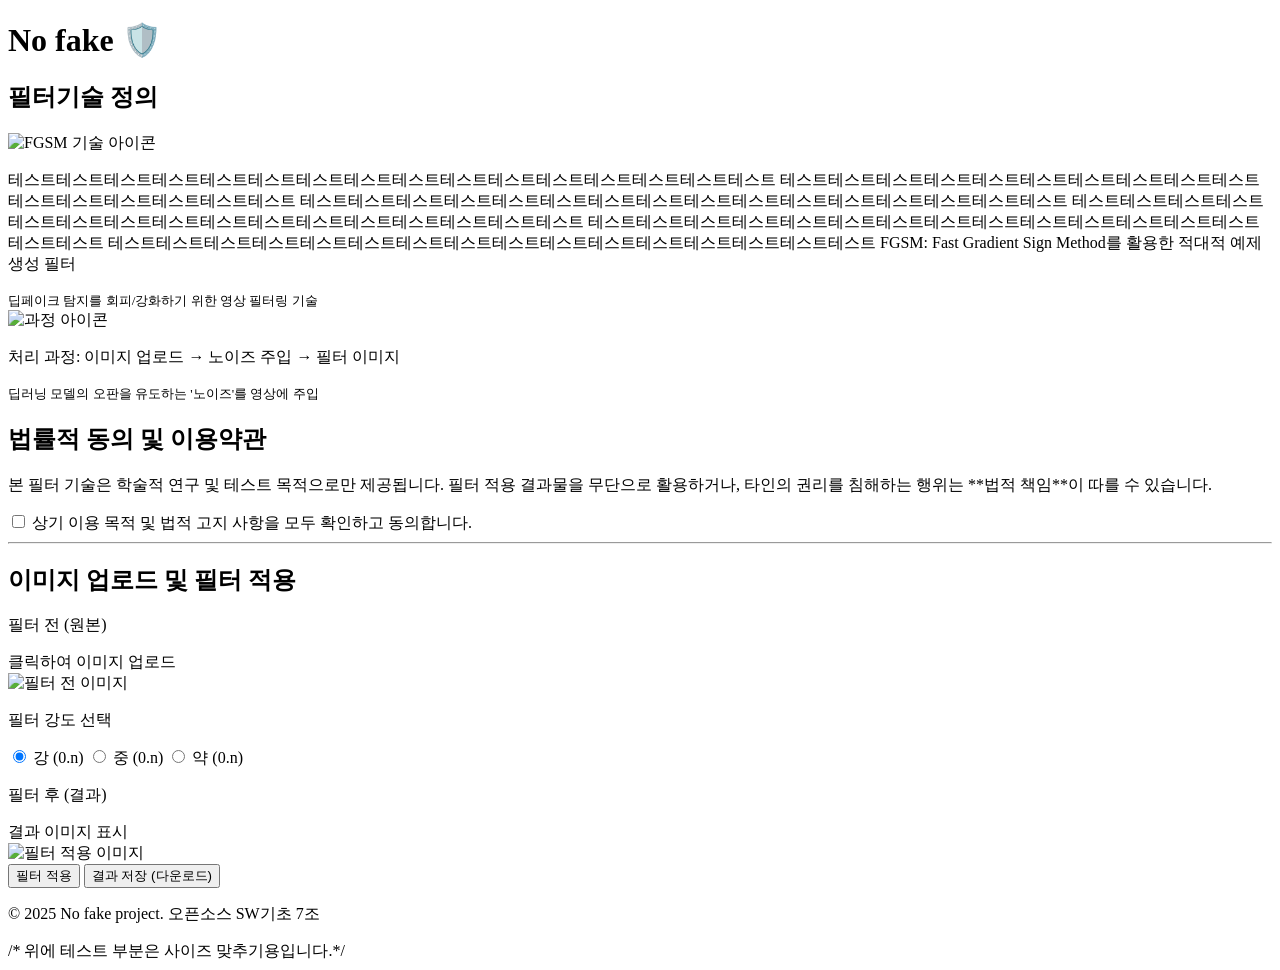
==== index.html @ ba000c4a "데모 레포지토리에서 오픈소스 프로젝트 레포지토리로 이동 기존 작업물을 이동" ====
<!DOCTYPE html>
<html lang="ko">
<head>
  <meta charset="UTF-8">
  <title>No fake - 딥페이크 방지 필터</title>
  <link rel="stylesheet" href="style.css">
  <link href="https://fonts.googleapis.com/css2?family=Noto+Sans+KR:wght@400;700&display=swap" rel="stylesheet">
</head>
<body>
  <header>
    <h1>No fake 🛡️</h1>
  </header>
  
  <main>
    <section class="tech-section">
      <h2>필터기술 정의</h2>
      <div class="tech-cards">
        <div class="card">
          <img src="https://via.placeholder.com/60/a4c6f9/fff?text=FGSM" alt="FGSM 기술 아이콘">
          <p>
  		    테스트테스트테스트테스트테스트테스트테스트테스트테스트테스트테스트테스트테스트테스트테스트테스트
  		    테스트테스트테스트테스트테스트테스트테스트테스트테스트테스트테스트테스트테스트테스트테스트테스트
  		    테스트테스트테스트테스트테스트테스트테스트테스트테스트테스트테스트테스트테스트테스트테스트테스트
  		    테스트테스트테스트테스트테스트테스트테스트테스트테스트테스트테스트테스트테스트테스트테스트테스트
  		    테스트테스트테스트테스트테스트테스트테스트테스트테스트테스트테스트테스트테스트테스트테스트테스트
  		    테스트테스트테스트테스트테스트테스트테스트테스트테스트테스트테스트테스트테스트테스트테스트테스트
  		    FGSM: Fast Gradient Sign Method를 활용한 적대적 예제 생성 필터
		      </p>
          <small>딥페이크 탐지를 회피/강화하기 위한 영상 필터링 기술</small>
        </div>
        <div class="card">
          <img src="https://via.placeholder.com/60/7ac97d/fff?text=Process" alt="과정 아이콘">
          <p>처리 과정: 이미지 업로드 → 노이즈 주입 → 필터 이미지</p>
          <small>딥러닝 모델의 오판을 유도하는 '노이즈'를 영상에 주입</small>
        </div>
      </div>
    </section>

 <section class="terms">
      <h2>법률적 동의 및 이용약관</h2>
      <p class="terms-content">
        본 필터 기술은 학술적 연구 및 테스트 목적으로만 제공됩니다. 필터 적용 결과물을 무단으로 활용하거나, 타인의 권리를 침해하는 행위는 **법적 책임**이 따를 수 있습니다.
      </p>
      <label>
        <input type="checkbox" id="terms-agree"> 
        상기 이용 목적 및 법적 고지 사항을 모두 확인하고 동의합니다.
      </label>
    </section>

    <hr>

    <section class="upload-control">
      <h2>이미지 업로드 및 필터 적용</h2>
	  
	<input type="file" id="image-upload" accept="image/*" style="display: none;">

      <div class="filter-box">
        <label for="image-upload">
          <div class="image-box before">
            <p>필터 전 (원본)</p>
            <div class="image-viewer">
              <div class="image-placeholder" id="placeholder-before">
                  <span class="placeholder-text">클릭하여 이미지 업로드</span>
              </div>
              <img id="image-before" src="https://via.placeholder.com/250x150?text=Upload+Image" alt="필터 전 이미지" width="250" height="150">
            </div>
          </div>
        </label>

        <div class="slider-box">
          <p class="box-title">필터 강도 선택</p>
          <div class="radio-group">
            <label class="radio-label">
              <input type="radio" name="filter-strength" value="high" checked>
              <span>강 (0.n)</span>
            </label>
            
            <label class="radio-label">
              <input type="radio" name="filter-strength" value="medium">
              <span>중 (0.n)</span>
            </label>
            
            <label class="radio-label">
              <input type="radio" name="filter-strength" value="low">
              <span>약 (0.n)</span>
            </label>
          </div>
        </div>

        <div class="image-box after">
          <p>필터 후 (결과)</p>
          <div class="image-viewer">
             <div class="image-placeholder" id="placeholder-after">
                <span class="placeholder-text">결과 이미지 표시</span>
            </div>
            <img id="image-after" src="https://via.placeholder.com/250x150?text=Filter+Applied" alt="필터 적용 이미지" width="250" height="150">
          </div>
        </div>
      </div>

      <div class="btn-box">
        <button id="btn-apply" class="primary">필터 적용</button>
        <button id="btn-download">결과 저장 (다운로드)</button>
      </div>
    </section>
  </main>

  <footer>
    <p>© 2025 No fake project. 오픈소스 SW기초 7조</p>
  </footer>
</body>
</html>

/* 위에 테스트 부분은 사이즈 맞추기용입니다.*/
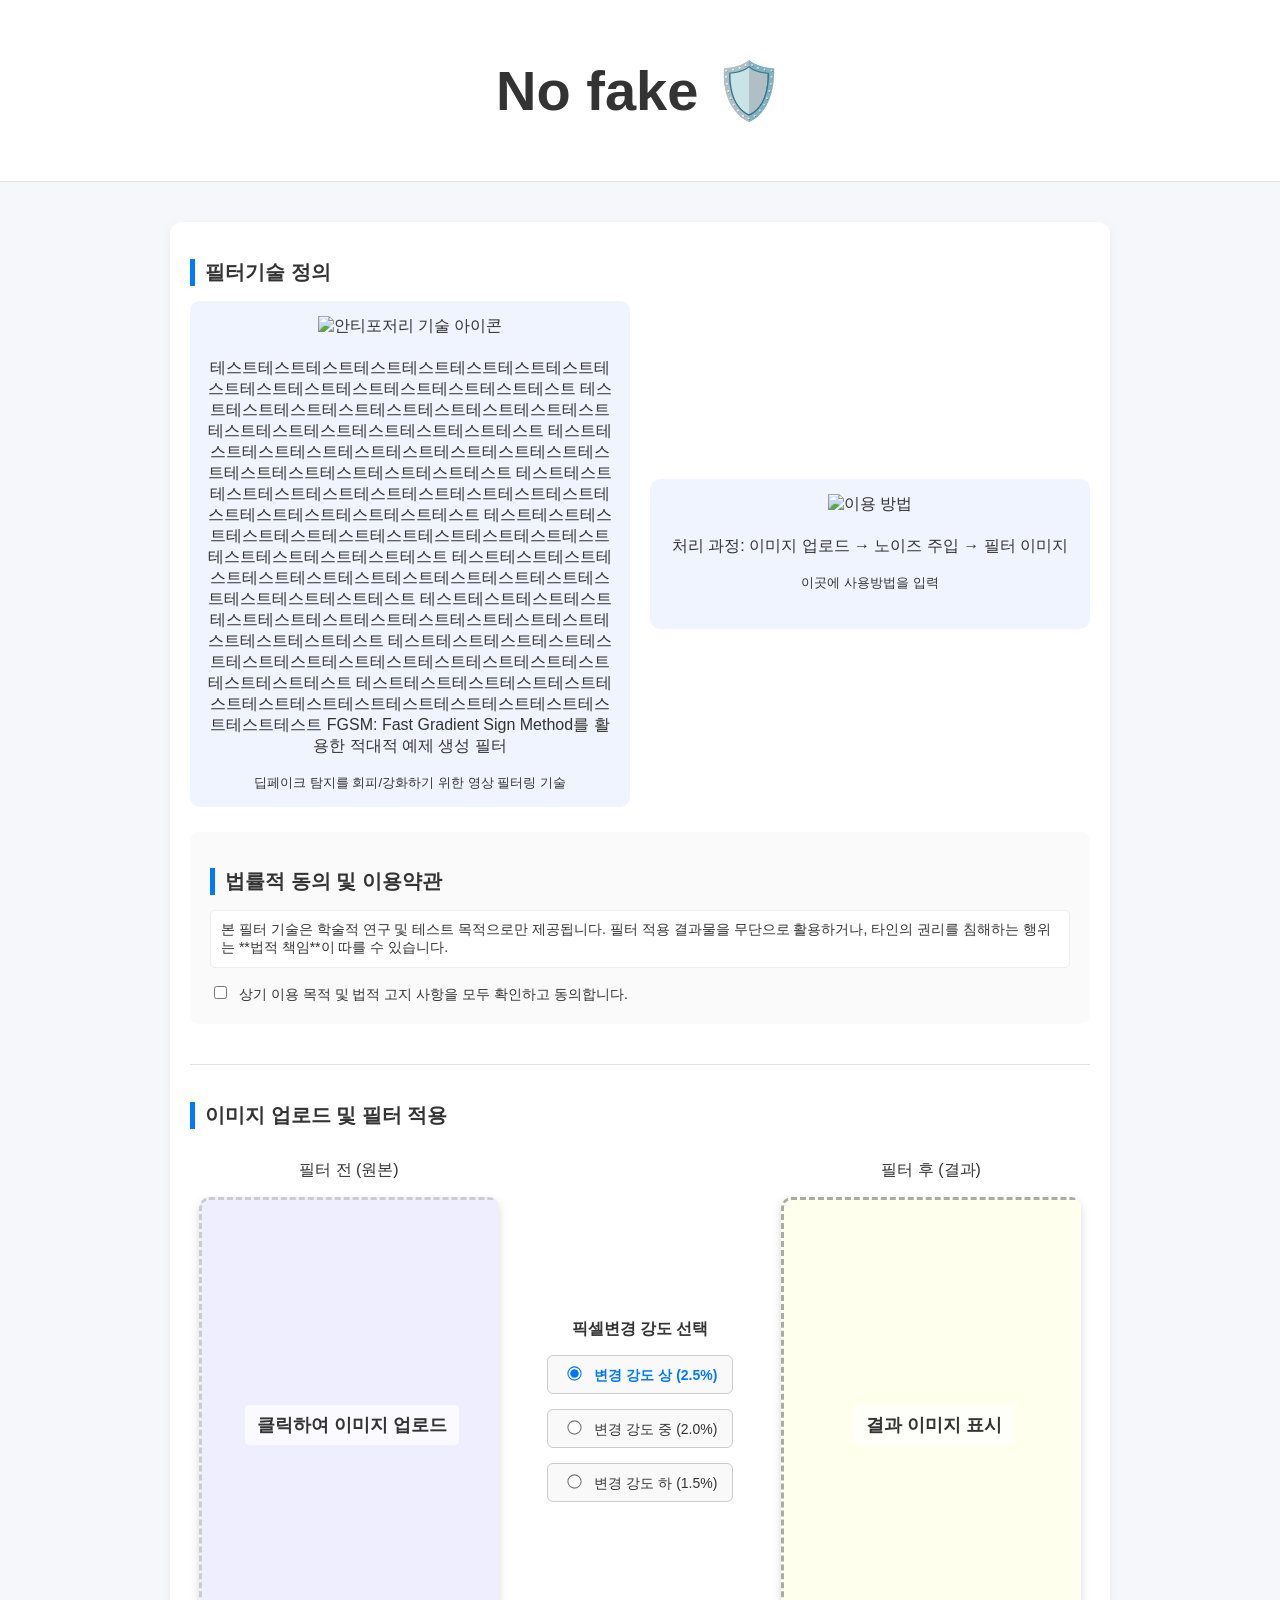
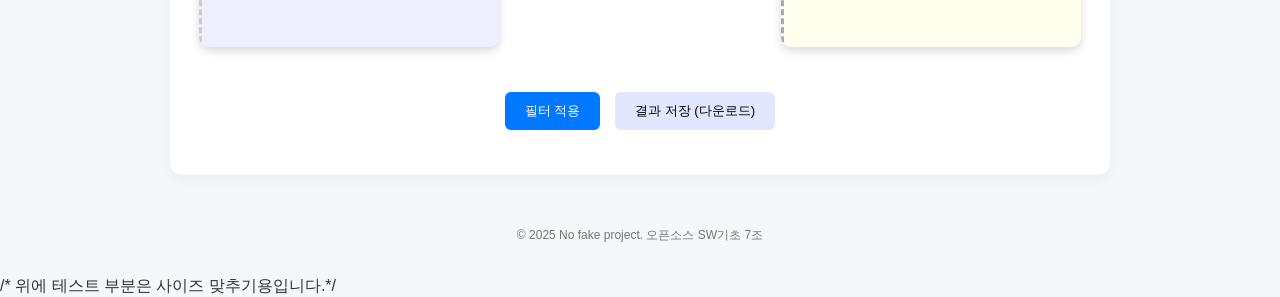
==== commit a8b80588: "1127_스크롤락,기술카드세로배치적용" ====
--- a/index.html
+++ b/index.html
@@ -6,7 +6,7 @@
   <link rel="stylesheet" href="style.css">
   <link href="https://fonts.googleapis.com/css2?family=Noto+Sans+KR:wght@400;700&display=swap" rel="stylesheet">
 </head>
-<body>
+<body class="scroll-locked">
   <header>
     <h1>No fake 🛡️</h1>
   </header>
@@ -16,22 +16,25 @@
       <h2>필터기술 정의</h2>
       <div class="tech-cards">
         <div class="card">
-          <img src="https://via.placeholder.com/60/a4c6f9/fff?text=FGSM" alt="FGSM 기술 아이콘">
+          <img src="https://via.placeholder.com/60/a4c6f9/fff?text=FGSM" alt="안티포저리 기술 아이콘">
           <p>
-  		    테스트테스트테스트테스트테스트테스트테스트테스트테스트테스트테스트테스트테스트테스트테스트테스트
-  		    테스트테스트테스트테스트테스트테스트테스트테스트테스트테스트테스트테스트테스트테스트테스트테스트
-  		    테스트테스트테스트테스트테스트테스트테스트테스트테스트테스트테스트테스트테스트테스트테스트테스트
-  		    테스트테스트테스트테스트테스트테스트테스트테스트테스트테스트테스트테스트테스트테스트테스트테스트
-  		    테스트테스트테스트테스트테스트테스트테스트테스트테스트테스트테스트테스트테스트테스트테스트테스트
-  		    테스트테스트테스트테스트테스트테스트테스트테스트테스트테스트테스트테스트테스트테스트테스트테스트
-  		    FGSM: Fast Gradient Sign Method를 활용한 적대적 예제 생성 필터
-		      </p>
+		  테스트테스트테스트테스트테스트테스트테스트테스트테스트테스트테스트테스트테스트테스트테스트테스트
+		  테스트테스트테스트테스트테스트테스트테스트테스트테스트테스트테스트테스트테스트테스트테스트테스트
+		  테스트테스트테스트테스트테스트테스트테스트테스트테스트테스트테스트테스트테스트테스트테스트테스트
+		  테스트테스트테스트테스트테스트테스트테스트테스트테스트테스트테스트테스트테스트테스트테스트테스트
+		  테스트테스트테스트테스트테스트테스트테스트테스트테스트테스트테스트테스트테스트테스트테스트테스트
+		  테스트테스트테스트테스트테스트테스트테스트테스트테스트테스트테스트테스트테스트테스트테스트테스트
+		  테스트테스트테스트테스트테스트테스트테스트테스트테스트테스트테스트테스트테스트테스트테스트테스트
+		  테스트테스트테스트테스트테스트테스트테스트테스트테스트테스트테스트테스트테스트테스트테스트테스트
+		  테스트테스트테스트테스트테스트테스트테스트테스트테스트테스트테스트테스트테스트테스트테스트테스트
+		  FGSM: Fast Gradient Sign Method를 활용한 적대적 예제 생성 필터
+		  </p>
           <small>딥페이크 탐지를 회피/강화하기 위한 영상 필터링 기술</small>
         </div>
         <div class="card">
-          <img src="https://via.placeholder.com/60/7ac97d/fff?text=Process" alt="과정 아이콘">
+          <img src="https://via.placeholder.com/60/7ac97d/fff?text=Process" alt="이용 방법">
           <p>처리 과정: 이미지 업로드 → 노이즈 주입 → 필터 이미지</p>
-          <small>딥러닝 모델의 오판을 유도하는 '노이즈'를 영상에 주입</small>
+          <small>이곳에 사용방법을 입력</small>
         </div>
       </div>
     </section>
@@ -49,7 +52,7 @@
 
     <hr>
 
-    <section class="upload-control">
+    <section class="upload-control" id="upload-section">
       <h2>이미지 업로드 및 필터 적용</h2>
 	  
 	<input type="file" id="image-upload" accept="image/*" style="display: none;">
@@ -68,21 +71,21 @@
         </label>
 
         <div class="slider-box">
-          <p class="box-title">필터 강도 선택</p>
+          <p class="box-title">픽셀변경 강도 선택</p>
           <div class="radio-group">
             <label class="radio-label">
               <input type="radio" name="filter-strength" value="high" checked>
-              <span>강 (0.n)</span>
+              <span>변경 강도 상 (2.5%)</span>
             </label>
             
             <label class="radio-label">
               <input type="radio" name="filter-strength" value="medium">
-              <span>중 (0.n)</span>
+              <span>변경 강도 중 (2.0%)</span>
             </label>
             
             <label class="radio-label">
               <input type="radio" name="filter-strength" value="low">
-              <span>약 (0.n)</span>
+              <span>변경 강도 하 (1.5%)</span>
             </label>
           </div>
         </div>
@@ -103,6 +106,8 @@
         <button id="btn-download">결과 저장 (다운로드)</button>
       </div>
     </section>
+		
+	<script src="script.js"></script>
   </main>
 
   <footer>
--- a/style.css
+++ b/style.css
@@ -0,0 +1,319 @@
+/* ==================================== */
+/* 1. 기본 설정 및 레이아웃 (General Setup & Layout) */
+/* ==================================== */
+
+body {
+  font-family: "Noto Sans KR", sans-serif;
+  margin: 0;
+  background-color: #f5f7fa; /* 연한 배경색 지정 */
+  color: #333;
+  /* 페이지 전체를 스크롤 가능한 2개 화면 분량으로 설정 */
+  min-height: 200vh; 
+  /* 헤더, 메인, 푸터를 세로로 배치하고 높이를 유연하게 조절하기 위해 flex 사용 */
+  display: flex;
+  flex-direction: column;
+}
+
+header {
+  background: #fff;
+  text-align: center;
+  padding: 20px;
+  font-size: 28px;
+  font-weight: bold;
+  border-bottom: 1px solid #e2e2e2;
+  /* 헤더 높이는 고정 (스크롤 시 크기 변화 방지) */
+  flex-shrink: 0;
+}
+
+main {
+  max-width: 900px;
+  margin: 40px auto; /* 중앙 정렬 */
+  padding: 20px;
+  background: white;
+  border-radius: 12px;
+  box-shadow: 0 4px 12px rgba(0,0,0,0.05);
+  /* 남은 수직 공간을 채우도록 설정 */
+  flex-grow: 1;
+
+  /* 내부 섹션들을 세로로 배치 */
+  display: flex;
+  flex-direction: column;
+  /* 긴 페이지 길이 확보를 위한 최소 높이 설정 */
+  min-height: calc(100vh * 1.5 - 100px); 
+}
+
+/* ==================================== */
+/* 2. 섹션별 레이아웃 및 간격 (Sections Layout) */
+/* ==================================== */
+
+/* 섹션 공통 스타일 */
+section {
+  /* 섹션 간의 수직 간격을 줄임 */
+  margin-bottom: 25px; 
+  /* 내용만큼만 높이를 차지하도록 설정 */
+  flex-grow: 0; 
+  flex-shrink: 0;
+}
+
+.tech-section {
+    flex-shrink: 0; 
+}
+
+.terms {
+    flex-shrink: 0;
+}
+
+.upload-control {
+    /* 내용 크기만큼만 높이를 차지하도록 설정 */
+    flex-grow: 0; 
+    /* 이용약관(hr)과의 수직 간격을 최소화 */
+    margin-top: 5px; 
+    
+    display: flex;
+    flex-direction: column;
+}
+
+h2 {
+  font-size: 20px;
+  margin-bottom: 15px;
+  /* 왼쪽 파란색 세로줄 디자인 */
+  border-left: 5px solid #0078ff;
+  padding-left: 10px;
+}
+
+hr {
+    border: 0;
+    height: 1px;
+    background: #e2e2e2;
+    /* 섹션 간의 분리선 역할, 상하 마진을 줄여 간격 최소화 */
+    margin: 15px 0; 
+}
+
+/* ==================================== */
+/* 3. 필터 기술 정의 섹션 (Tech Section) */
+/* ==================================== */
+
+/* 기술 카드들을 수평으로 나열 */
+.tech-cards {
+  display: flex;
+  gap: 20px;
+  align-items: center; 
+}
+
+.card {
+  flex: 1; /* 가로 공간을 균등하게 차지 */
+  background: #f0f4ff;
+  border-radius: 10px;
+  padding: 15px;
+  text-align: center;
+  min-height: 120px; 
+}
+
+.card img {
+  width: 50px;
+  height: 50px;
+  margin-bottom: 5px;
+}
+
+/* ==================================== */
+/* 4. 법률적 동의 섹션 (Terms Section) */
+/* ==================================== */
+
+.terms {
+  background: #fafafa;
+  border-radius: 10px;
+  padding: 20px;
+  font-size: 14px;
+}
+
+.terms-content {
+    margin-bottom: 15px;
+    padding: 10px;
+    border: 1px solid #eee;
+    background: #fff;
+    border-radius: 5px;
+}
+
+.terms input {
+  margin-right: 8px;
+}
+
+/* ==================================== */
+/* 5. 이미지 업로드 및 필터 적용 섹션 (Upload Control) */
+/* ==================================== */
+
+/* 필터 전/후 이미지와 강도 선택 박스를 수평으로 배치 */
+.filter-box {
+  display: flex;
+  justify-content: space-around;
+  align-items: center;
+  gap: 30px;
+  flex-wrap: wrap;
+  margin-top: 0; 
+}
+
+/* image-box를 클릭하여 파일 업로드가 가능하도록 label 속성을 block으로 설정 */
+.filter-box label {
+    display: block;
+}
+
+.image-box {
+  text-align: center;
+}
+
+/* 업로드 영역임을 표시하기 위해 커서 모양 변경 */
+.image-box.before {
+    cursor: pointer;
+    margin: 0;
+    padding: 0;
+}
+
+/* 이미지 뷰어 (이미지 및 Placeholder를 담는 컨테이너) */
+.image-viewer {
+    position: relative;
+    /* 상하로 길쭉한 비율로 크기 설정 */
+    width: 300px; 
+    height: 450px;
+    border-radius: 10px;
+    box-shadow: 0 4px 10px rgba(0,0,0,0.15); 
+    margin-bottom: 15px; 
+    overflow: hidden;
+}
+
+.image-box img {
+  /* 뷰어 크기에 맞춰 이미지 채우기 */
+  width: 100%; 
+  height: 100%;
+  object-fit: cover;
+  border-radius: 10px;
+  box-shadow: none; 
+}
+
+/* 이미지 삽입/표시 유도 박스 (Placeholder) */
+.image-placeholder {
+    position: absolute; /* image-viewer 위에 겹쳐 표시 */
+    top: 0;
+    left: 0;
+    width: 100%;
+    height: 100%;
+    background-color: #eef; 
+    border: 3px dashed #ccc;
+    border-radius: 10px;
+    display: flex;
+    justify-content: center;
+    align-items: center;
+    z-index: 10;
+    transition: opacity 0.3s;
+}
+
+/* 필터 후 이미지 박스는 다른 색상으로 구분 */
+.image-box.after .image-placeholder {
+    background-color: #ffe; 
+    border-color: #aaa;
+}
+
+.placeholder-text {
+    font-size: 18px;
+    font-weight: bold;
+    padding: 8px 12px;
+    background: rgba(255, 255, 255, 0.7);
+    border-radius: 4px;
+}
+
+/* ==================================== */
+/* 6. 필터 강도 선택 (Radio Box) */
+/* ==================================== */
+
+.slider-box {
+  text-align: center;
+  display: flex;
+  flex-direction: column;
+  justify-content: center;
+  align-items: center;
+  /* 이미지 뷰어 높이와 동일하게 설정하여 수직 중앙 정렬 효과 */
+  min-height: 450px; 
+}
+
+.slider-box .box-title {
+    font-weight: bold;
+    margin-bottom: 15px;
+}
+
+.radio-group {
+    display: flex;
+    flex-direction: column; 
+    gap: 15px; 
+    width: 100%;
+}
+
+.radio-label {
+    display: flex;
+    align-items: center;
+    justify-content: flex-start;
+    padding: 8px 15px;
+    border: 1px solid #ccc;
+    border-radius: 6px;
+    background-color: #f9f9f9;
+    cursor: pointer;
+    transition: background-color 0.2s;
+    font-size: 14px;
+    font-weight: 500;
+}
+
+.radio-label:hover {
+    background-color: #e0e7ff; 
+    border-color: #0078ff;
+}
+
+.radio-label input[type="radio"] {
+    margin-right: 10px;
+    transform: scale(1.1);
+}
+
+/* 선택된 라디오 버튼 텍스트 강조 */
+.radio-label input[type="radio"]:checked + span {
+    color: #0078ff;
+    font-weight: bold;
+}
+
+/* ==================================== */
+/* 7. 버튼 및 푸터 (Buttons & Footer) */
+/* ==================================== */
+
+.btn-box {
+  text-align: center;
+  margin-top: 30px;
+}
+
+button {
+  padding: 10px 20px;
+  margin: 0 5px;
+  background-color: #e0e7ff;
+  border: none;
+  border-radius: 6px;
+  cursor: pointer;
+  transition: background 0.2s;
+}
+
+button:hover {
+  background-color: #c7d7ff;
+}
+
+button.primary {
+  background-color: #0078ff;
+  color: white;
+}
+
+button.primary:hover {
+  background-color: #005fd1;
+}
+
+footer {
+  text-align: center;
+  font-size: 12px;
+  color: #777;
+  /* 푸터를 페이지 하단에 고정 */
+  margin-top: auto;
+  padding-bottom: 20px;
+  flex-shrink: 0;
+}
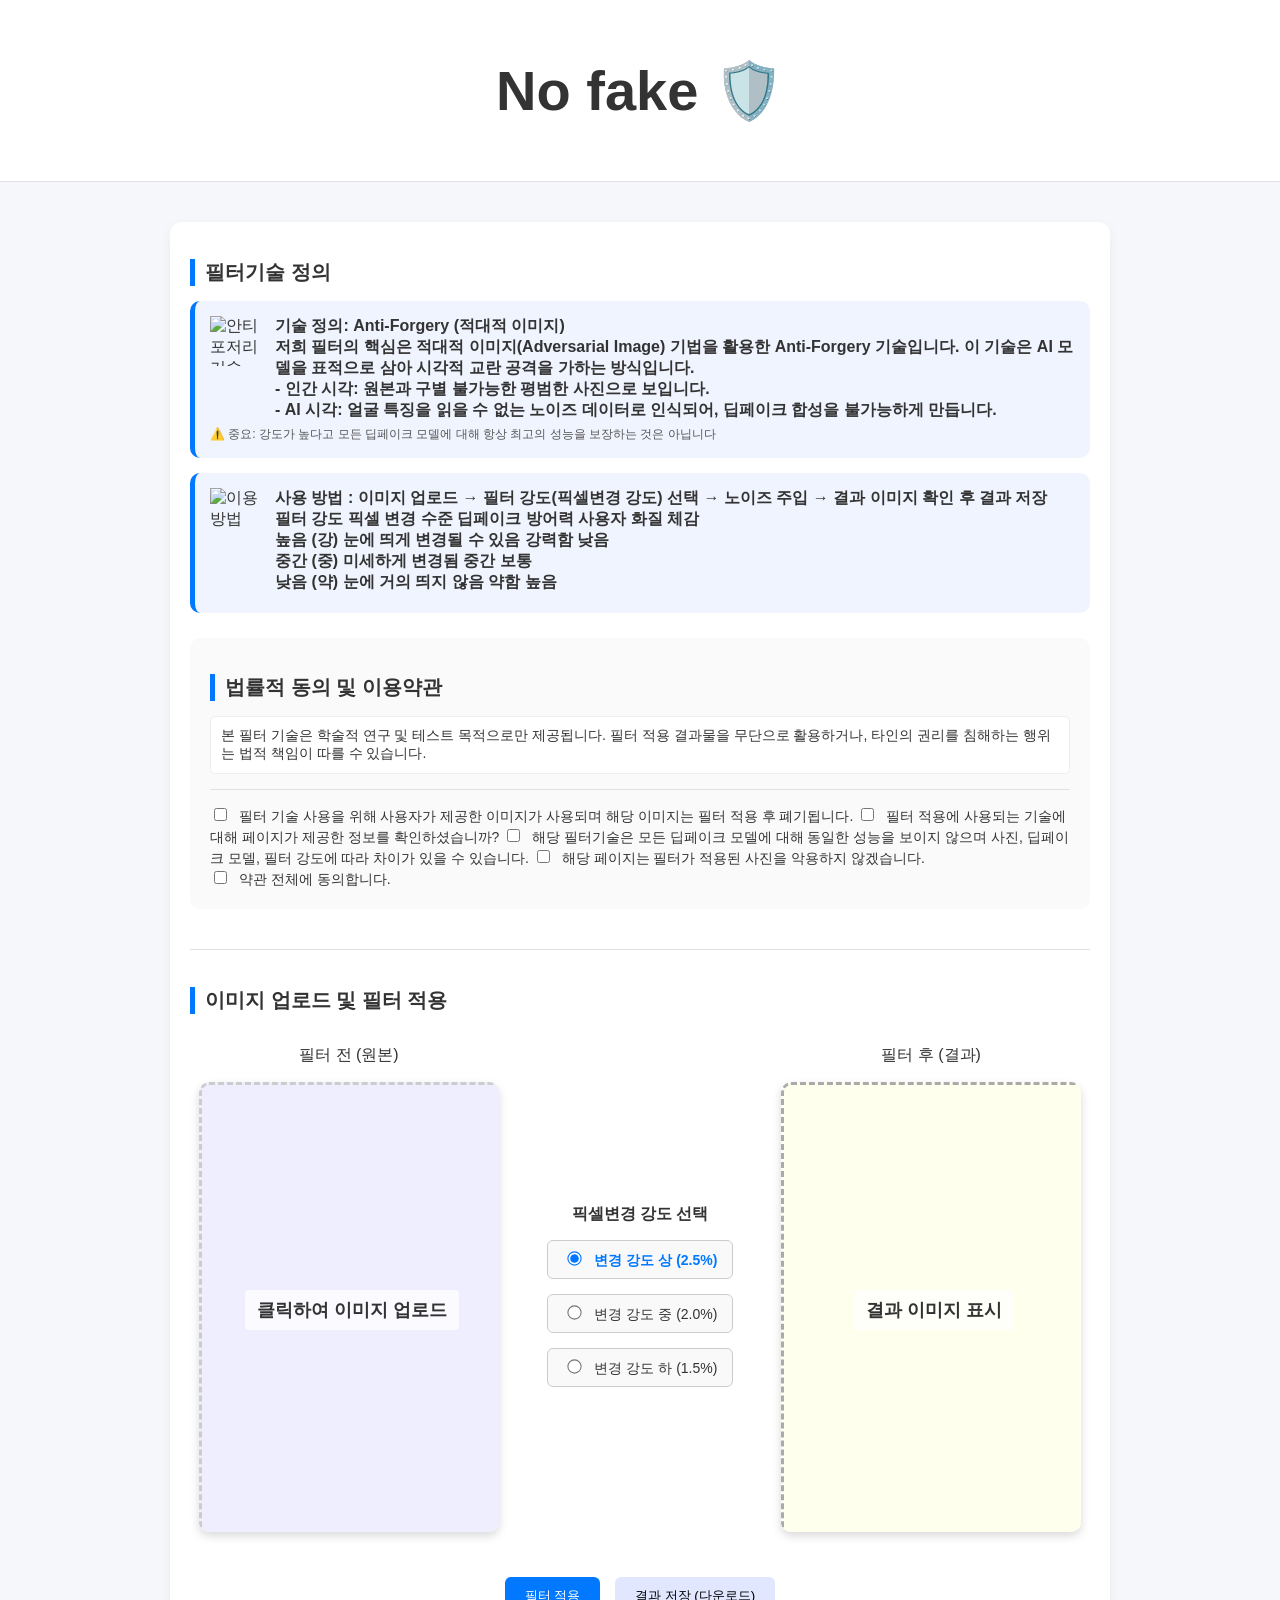
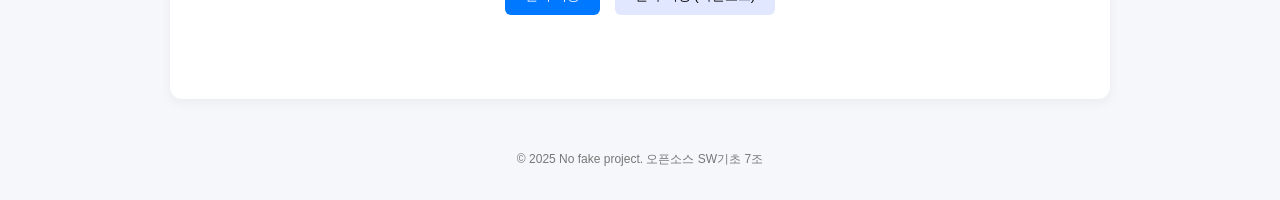
==== commit 426290e1: "1130_기술카드 내용 추가 및 사이즈 조정" ====
--- a/index.html
+++ b/index.html
@@ -13,41 +13,75 @@
   
   <main>
     <section class="tech-section">
-      <h2>필터기술 정의</h2>
-      <div class="tech-cards">
-        <div class="card">
-          <img src="https://via.placeholder.com/60/a4c6f9/fff?text=FGSM" alt="안티포저리 기술 아이콘">
-          <p>
-		  테스트테스트테스트테스트테스트테스트테스트테스트테스트테스트테스트테스트테스트테스트테스트테스트
-		  테스트테스트테스트테스트테스트테스트테스트테스트테스트테스트테스트테스트테스트테스트테스트테스트
-		  테스트테스트테스트테스트테스트테스트테스트테스트테스트테스트테스트테스트테스트테스트테스트테스트
-		  테스트테스트테스트테스트테스트테스트테스트테스트테스트테스트테스트테스트테스트테스트테스트테스트
-		  테스트테스트테스트테스트테스트테스트테스트테스트테스트테스트테스트테스트테스트테스트테스트테스트
-		  테스트테스트테스트테스트테스트테스트테스트테스트테스트테스트테스트테스트테스트테스트테스트테스트
-		  테스트테스트테스트테스트테스트테스트테스트테스트테스트테스트테스트테스트테스트테스트테스트테스트
-		  테스트테스트테스트테스트테스트테스트테스트테스트테스트테스트테스트테스트테스트테스트테스트테스트
-		  테스트테스트테스트테스트테스트테스트테스트테스트테스트테스트테스트테스트테스트테스트테스트테스트
-		  FGSM: Fast Gradient Sign Method를 활용한 적대적 예제 생성 필터
-		  </p>
-          <small>딥페이크 탐지를 회피/강화하기 위한 영상 필터링 기술</small>
-        </div>
-        <div class="card">
-          <img src="https://via.placeholder.com/60/7ac97d/fff?text=Process" alt="이용 방법">
-          <p>처리 과정: 이미지 업로드 → 노이즈 주입 → 필터 이미지</p>
-          <small>이곳에 사용방법을 입력</small>
-        </div>
-      </div>
+		<h2>필터기술 정의</h2>
+			<div class="tech-cards">
+			<div class="card">
+			<img src="https://via.placeholder.com/60/a4c6f9/fff?text=FGSM" alt="안티포저리 기술 아이콘">
+			<p>
+			기술 정의: Anti-Forgery (적대적 이미지) <br>
+			저희 필터의 핵심은 적대적 이미지(Adversarial Image) 기법을 활용한 Anti-Forgery 기술입니다.
+			이 기술은 AI 모델을 표적으로 삼아 시각적 교란 공격을 가하는 방식입니다. <br>
+			- 인간 시각: 원본과 구별 불가능한 평범한 사진으로 보입니다. <br>
+			- AI 시각: 얼굴 특징을 읽을 수 없는 노이즈 데이터로 인식되어, 딥페이크 합성을 불가능하게 만듭니다.
+			</p>
+			<small>⚠️ 중요: 강도가 높다고 모든 딥페이크 모델에 대해 항상 최고의 성능을 보장하는 것은 아닙니다</small>
+			</div>
+			<div class="card">
+				 <img src="https://via.placeholder.com/60/7ac97d/fff?text=Process" alt="이용 방법">
+				 <p>
+				 사용 방법 : 이미지 업로드 → 필터 강도(픽셀변경 강도) 선택 → 노이즈 주입 → 결과 이미지 확인 후 결과 저장 <br>
+				 필터 강도	픽셀 변경 수준	딥페이크 방어력	사용자 화질 체감 <br>
+				 높음 (강)	눈에 띄게 변경될 수 있음	강력함	낮음 <br>
+				 중간 (중)	미세하게 변경됨	중간	보통 <br>
+				 낮음 (약)	눈에 거의 띄지 않음	약함	높음 
+				 </p>
+			</div>
+			</div>
     </section>
 
- <section class="terms">
-      <h2>법률적 동의 및 이용약관</h2>
-      <p class="terms-content">
-        본 필터 기술은 학술적 연구 및 테스트 목적으로만 제공됩니다. 필터 적용 결과물을 무단으로 활용하거나, 타인의 권리를 침해하는 행위는 **법적 책임**이 따를 수 있습니다.
-      </p>
-      <label>
-        <input type="checkbox" id="terms-agree"> 
-        상기 이용 목적 및 법적 고지 사항을 모두 확인하고 동의합니다.
-      </label>
+	<section class="terms">
+		<h2>법률적 동의 및 이용약관</h2>
+		<p class="terms-content">
+		본 필터 기술은 학술적 연구 및 테스트 목적으로만 제공됩니다. 필터 적용 결과물을 무단으로 활용하거나, 타인의 권리를
+		침해하는 행위는 법적 책임이 따를 수 있습니다.
+		</p>
+		<hr class="agree-divider">
+
+		<div class="agree-group-sub">
+			<label class="sub-agree-label">
+				<input type="checkbox" class="required-agree"> 
+				<span>
+				필터 기술 사용을 위해 사용자가 제공한 이미지가 사용되며
+				해당 이미지는 필터 적용 후 폐기됩니다.				
+				</span>
+			</label>
+			<label class="sub-agree-label">
+				<input type="checkbox" class="required-agree"> 
+				<span>
+				필터 적용에 사용되는 기술에 대해 페이지가 제공한 정보를 확인하셨습니까?
+				</span>
+			</label>
+			<label class="sub-agree-label">
+				<input type="checkbox" class="required-agree"> 
+				<span>
+				해당 필터기술은 모든 딥페이크 모델에 대해 동일한 성능을 보이지 않으며
+				사진, 딥페이크 모델, 필터 강도에 따라 차이가 있을 수 있습니다.
+				</span>
+			</label>
+			<label class="sub-agree-label">
+				<input type="checkbox" class="required-agree"> 
+				<span>
+				해당 페이지는 필터가 적용된 사진을 악용하지 않겠습니다.
+				</span> 
+			</label>
+		</div>
+	  
+	  
+		<div class="agree-group-master">
+        <label>
+            <input type="checkbox" id="terms-agree-all"> 
+            <span class="all-agree-text">약관 전체에 동의합니다.</span> </label>
+		</div>
     </section>
 
     <hr>
@@ -115,5 +149,3 @@
   </footer>
 </body>
 </html>
-
-/* 위에 테스트 부분은 사이즈 맞추기용입니다.*/
--- a/style.css
+++ b/style.css
@@ -93,26 +93,44 @@
 /* 3. 필터 기술 정의 섹션 (Tech Section) */
 /* ==================================== */
 
-/* 기술 카드들을 수평으로 나열 */
+/* 기술 카드들을 수직으로 나열하도록 변경 */
 .tech-cards {
   display: flex;
-  gap: 20px;
-  align-items: center; 
+  flex-direction: column; /* ★★★ 수직 나열로 변경 ★★★ */
+  gap: 15px; /* 수직 간격을 조금 줄임 */
+  align-items: stretch; /* 카드가 부모 컨테이너 너비를 모두 사용하도록 설정 */
 }
 
 .card {
-  flex: 1; /* 가로 공간을 균등하게 차지 */
+  /* flex: 1; 대신 flex-grow: 0; 를 사용하여 높이가 내용만큼만 차지하도록 함 */
+  flex-grow: 0;
   background: #f0f4ff;
   border-radius: 10px;
   padding: 15px;
-  text-align: center;
-  min-height: 120px; 
+  text-align: left; /* ★★★ 텍스트 정렬을 왼쪽으로 변경하여 가독성 높임 ★★★ */
+  /* min-height는 필요 없으므로 제거 */
+  border-left: 5px solid #0078ff; /* 왼쪽에 강조선 추가 */
 }
 
 .card img {
   width: 50px;
   height: 50px;
-  margin-bottom: 5px;
+  margin-right: 15px; /* 텍스트와의 간격 확보 */
+  float: left; /* 이미지를 왼쪽으로 띄우고 텍스트가 주변을 감싸도록 설정 */
+}
+
+.card p {
+    overflow: hidden; /* float된 이미지 옆의 텍스트가 정상적으로 보이도록 설정 */
+    margin-top: 0;
+    margin-bottom: 5px;
+    font-weight: bold;
+}
+
+.card small {
+    display: block; /* 작은 글씨도 독립된 블록으로 처리 */
+    clear: both; /* float된 이미지 아래에 위치하도록 설정 */
+    font-size: 12px;
+    color: #555;
 }
 
 /* ==================================== */
@@ -317,3 +335,8 @@
   padding-bottom: 20px;
   flex-shrink: 0;
 }
+
+.scroll-locked {
+    /* 스크롤 잠금 */
+    overflow-y: hidden;
+}
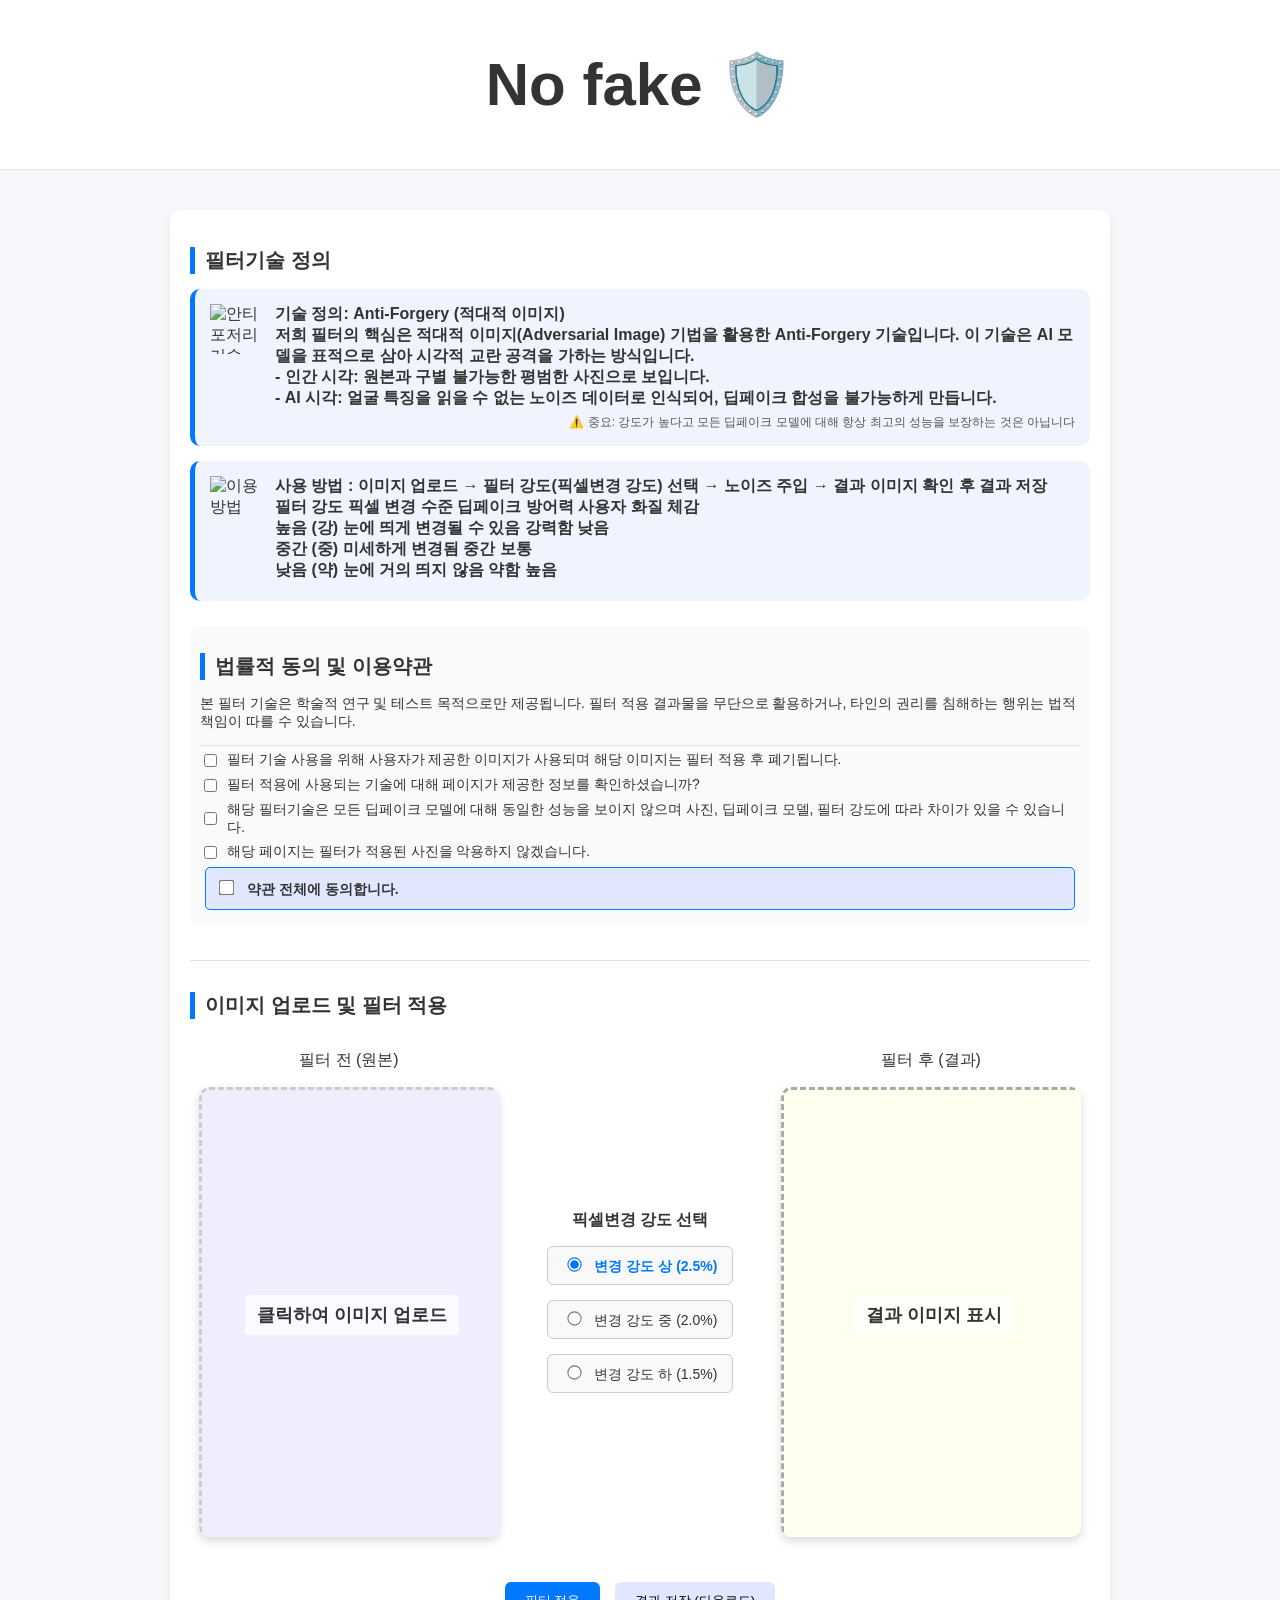
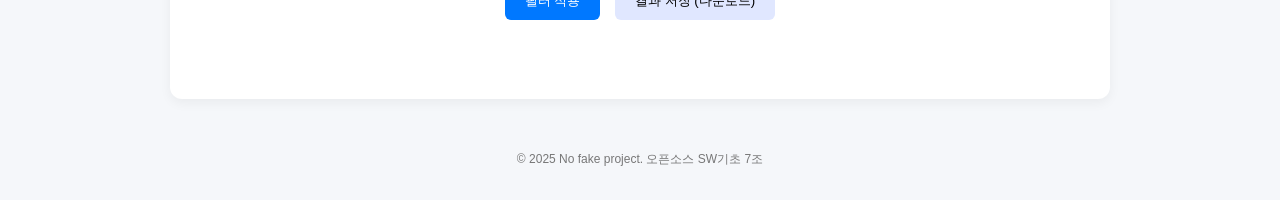
==== commit f21e6c86: "1204_버튼기능추가" ====
--- a/index.html
+++ b/index.html
@@ -136,7 +136,7 @@
       </div>
 
       <div class="btn-box">
-        <button id="btn-apply" class="primary">필터 적용</button>
+        <button id="btn-apply" class="primary" disabled>필터 적용</button>
         <button id="btn-download">결과 저장 (다운로드)</button>
       </div>
     </section>
--- a/style.css
+++ b/style.css
@@ -5,7 +5,7 @@
 body {
   font-family: "Noto Sans KR", sans-serif;
   margin: 0;
-  background-color: #f5f7fa; /* 연한 배경색 지정 */
+  background-color: #f5f7fa; /* 연한 배경색 */
   color: #333;
   /* 페이지 전체를 스크롤 가능한 2개 화면 분량으로 설정 */
   min-height: 200vh; 
@@ -17,8 +17,8 @@
 header {
   background: #fff;
   text-align: center;
-  padding: 20px;
-  font-size: 28px;
+  padding: 9px;
+  font-size: 30px;
   font-weight: bold;
   border-bottom: 1px solid #e2e2e2;
   /* 헤더 높이는 고정 (스크롤 시 크기 변화 방지) */
@@ -86,7 +86,7 @@
     height: 1px;
     background: #e2e2e2;
     /* 섹션 간의 분리선 역할, 상하 마진을 줄여 간격 최소화 */
-    margin: 15px 0; 
+    margin: 10px 0; 
 }
 
 /* ==================================== */
@@ -131,6 +131,7 @@
     clear: both; /* float된 이미지 아래에 위치하도록 설정 */
     font-size: 12px;
     color: #555;
+  text-align: right;
 }
 
 /* ==================================== */
@@ -140,20 +141,48 @@
 .terms {
   background: #fafafa;
   border-radius: 10px;
-  padding: 20px;
+  padding: 10px;
   font-size: 14px;
 }
 
-.terms-content {
-    margin-bottom: 15px;
+.agree-group-master {
+    margin: 5px;
     padding: 10px;
-    border: 1px solid #eee;
-    background: #fff;
+    border: 1px solid #0078ff; /* 모두 동의 박스 테두리 강조 */
     border-radius: 5px;
-}
-
-.terms input {
-  margin-right: 8px;
+    background-color: #e0e7ff; /* 배경색 강조 */
+    font-weight: bold;
+}
+
+.agree-group-master input {
+    /* 모두 동의 체크박스를 조금 더 크게 */
+    transform: scale(1.2);
+    margin-right: 10px;
+}
+
+.agree-divider {
+    /* 구분선 간격 조정 */
+    margin: 5px 0;
+}
+
+.agree-group-sub {
+    display: flex;
+    flex-direction: column;
+    gap: 6px; /* 하위 항목 간의 간격 */
+}
+
+.sub-agree-label {
+    display: flex;
+    align-items: center;
+    cursor: pointer;
+}
+
+.sub-agree-label input {
+    margin-right: 10px;
+}
+
+.sub-agree-label span {
+    color: #333;
 }
 
 /* ==================================== */
@@ -337,6 +366,6 @@
 }
 
 .scroll-locked {
-    /* 스크롤 잠금 */
+    /* 스크롤 잠금: 화면의 내용이 넘치더라도 스크롤 바가 생기지 않도록 합니다. */
     overflow-y: hidden;
 }
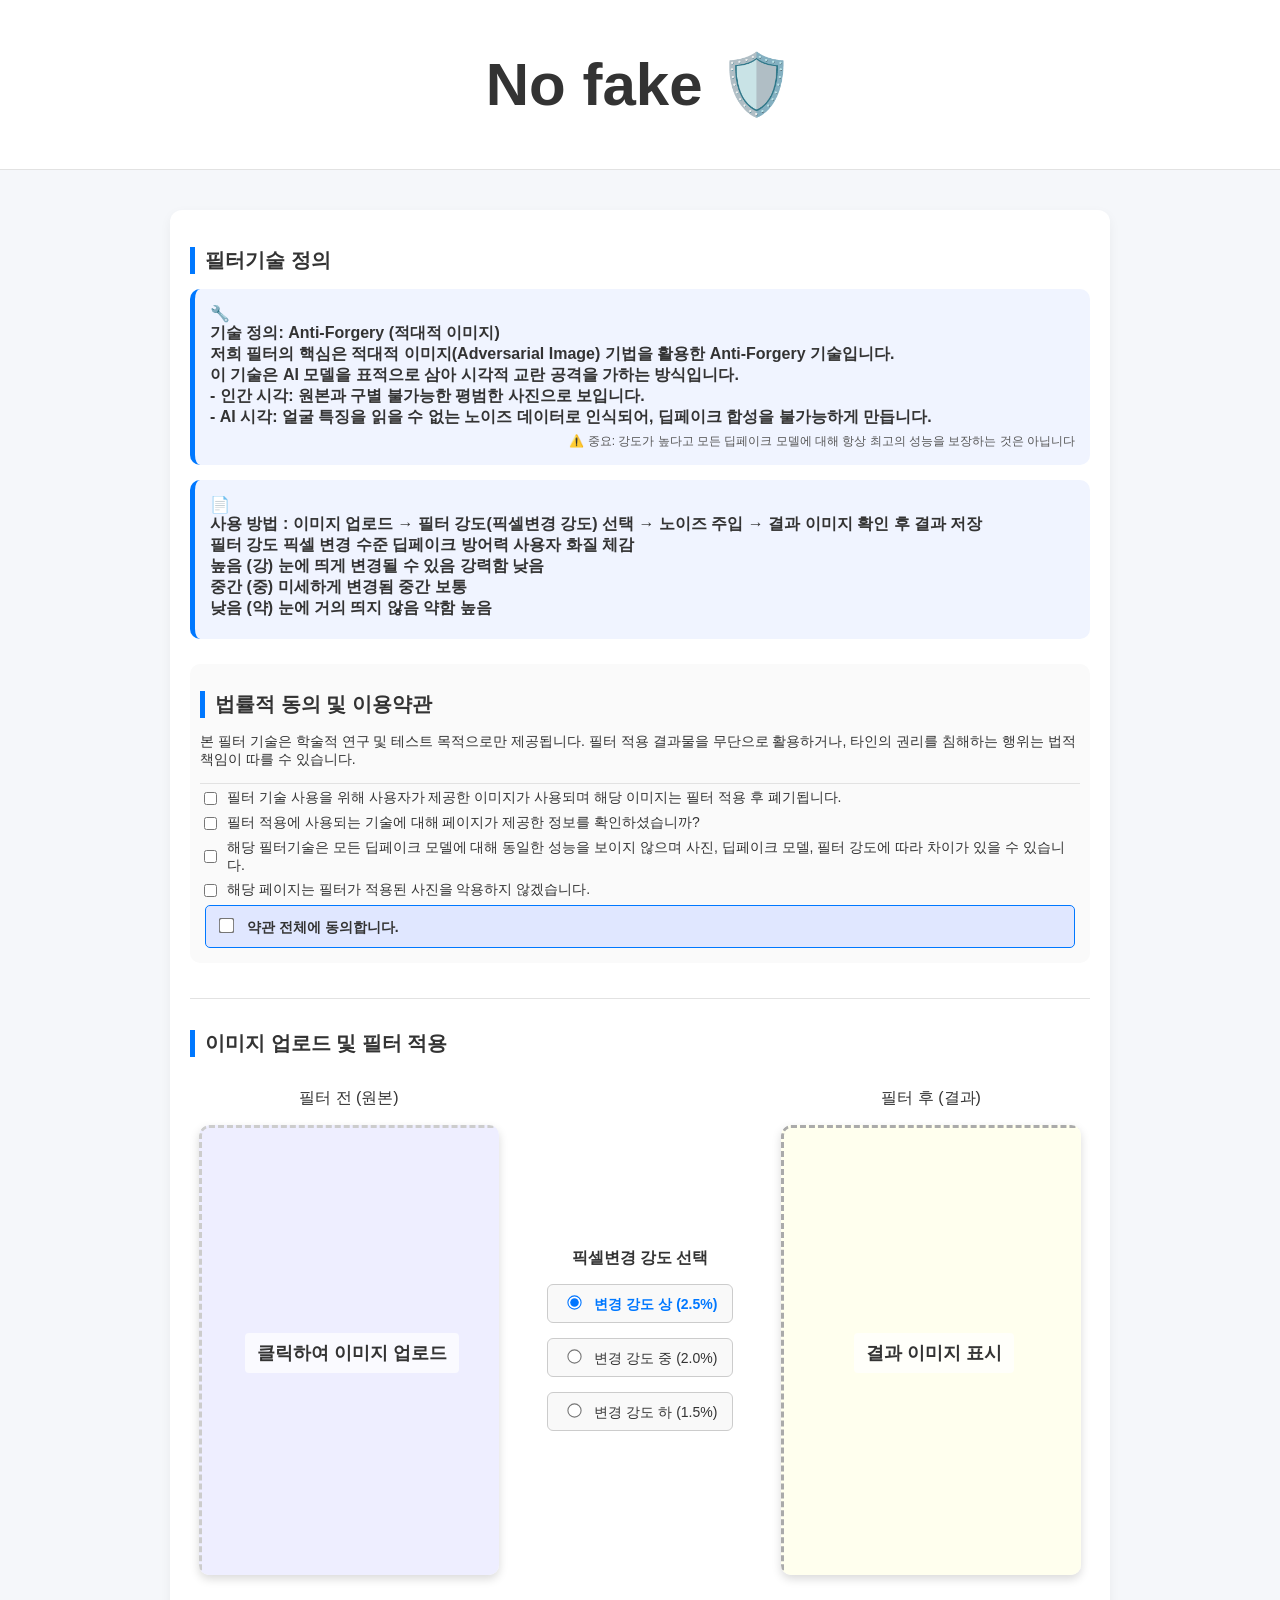
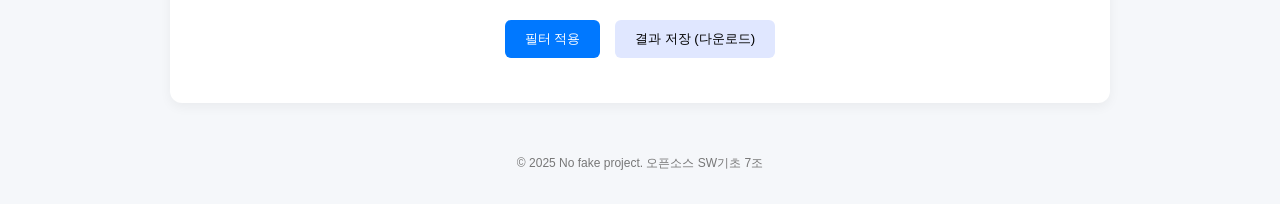
==== commit 0b24900f: "1206_페이지 수정" ====
--- a/index.html
+++ b/index.html
@@ -15,27 +15,27 @@
     <section class="tech-section">
 		<h2>필터기술 정의</h2>
 			<div class="tech-cards">
-			<div class="card">
-			<img src="https://via.placeholder.com/60/a4c6f9/fff?text=FGSM" alt="안티포저리 기술 아이콘">
-			<p>
-			기술 정의: Anti-Forgery (적대적 이미지) <br>
-			저희 필터의 핵심은 적대적 이미지(Adversarial Image) 기법을 활용한 Anti-Forgery 기술입니다.
-			이 기술은 AI 모델을 표적으로 삼아 시각적 교란 공격을 가하는 방식입니다. <br>
-			- 인간 시각: 원본과 구별 불가능한 평범한 사진으로 보입니다. <br>
-			- AI 시각: 얼굴 특징을 읽을 수 없는 노이즈 데이터로 인식되어, 딥페이크 합성을 불가능하게 만듭니다.
-			</p>
-			<small>⚠️ 중요: 강도가 높다고 모든 딥페이크 모델에 대해 항상 최고의 성능을 보장하는 것은 아닙니다</small>
-			</div>
-			<div class="card">
-				 <img src="https://via.placeholder.com/60/7ac97d/fff?text=Process" alt="이용 방법">
-				 <p>
-				 사용 방법 : 이미지 업로드 → 필터 강도(픽셀변경 강도) 선택 → 노이즈 주입 → 결과 이미지 확인 후 결과 저장 <br>
-				 필터 강도	픽셀 변경 수준	딥페이크 방어력	사용자 화질 체감 <br>
-				 높음 (강)	눈에 띄게 변경될 수 있음	강력함	낮음 <br>
-				 중간 (중)	미세하게 변경됨	중간	보통 <br>
-				 낮음 (약)	눈에 거의 띄지 않음	약함	높음 
-				 </p>
-			</div>
+				<div class="card">
+					<span class="icon-text" aria-hidden="true">&#x1F527;</span>
+					<p>
+					기술 정의: Anti-Forgery (적대적 이미지) <br>
+					저희 필터의 핵심은 적대적 이미지(Adversarial Image) 기법을 활용한 Anti-Forgery 기술입니다. <br>
+					이 기술은 AI 모델을 표적으로 삼아 시각적 교란 공격을 가하는 방식입니다. <br>
+					- 인간 시각: 원본과 구별 불가능한 평범한 사진으로 보입니다. <br>
+					- AI 시각: 얼굴 특징을 읽을 수 없는 노이즈 데이터로 인식되어, 딥페이크 합성을 불가능하게 만듭니다.
+					</p>
+					<small>⚠️ 중요: 강도가 높다고 모든 딥페이크 모델에 대해 항상 최고의 성능을 보장하는 것은 아닙니다</small>
+				</div>
+				<div class="card">
+					<span class="icon-text" aria-hidden="true">&#x1F4C4;</span>
+					<p>
+					사용 방법 : 이미지 업로드 → 필터 강도(픽셀변경 강도) 선택 → 노이즈 주입 → 결과 이미지 확인 후 결과 저장 <br>
+					필터 강도	픽셀 변경 수준	딥페이크 방어력	사용자 화질 체감 <br>
+					높음 (강)	눈에 띄게 변경될 수 있음	강력함	낮음 <br>
+					중간 (중)	미세하게 변경됨	중간	보통 <br>
+					낮음 (약)	눈에 거의 띄지 않음	약함	높음 
+					</p>
+				</div>
 			</div>
     </section>
 
